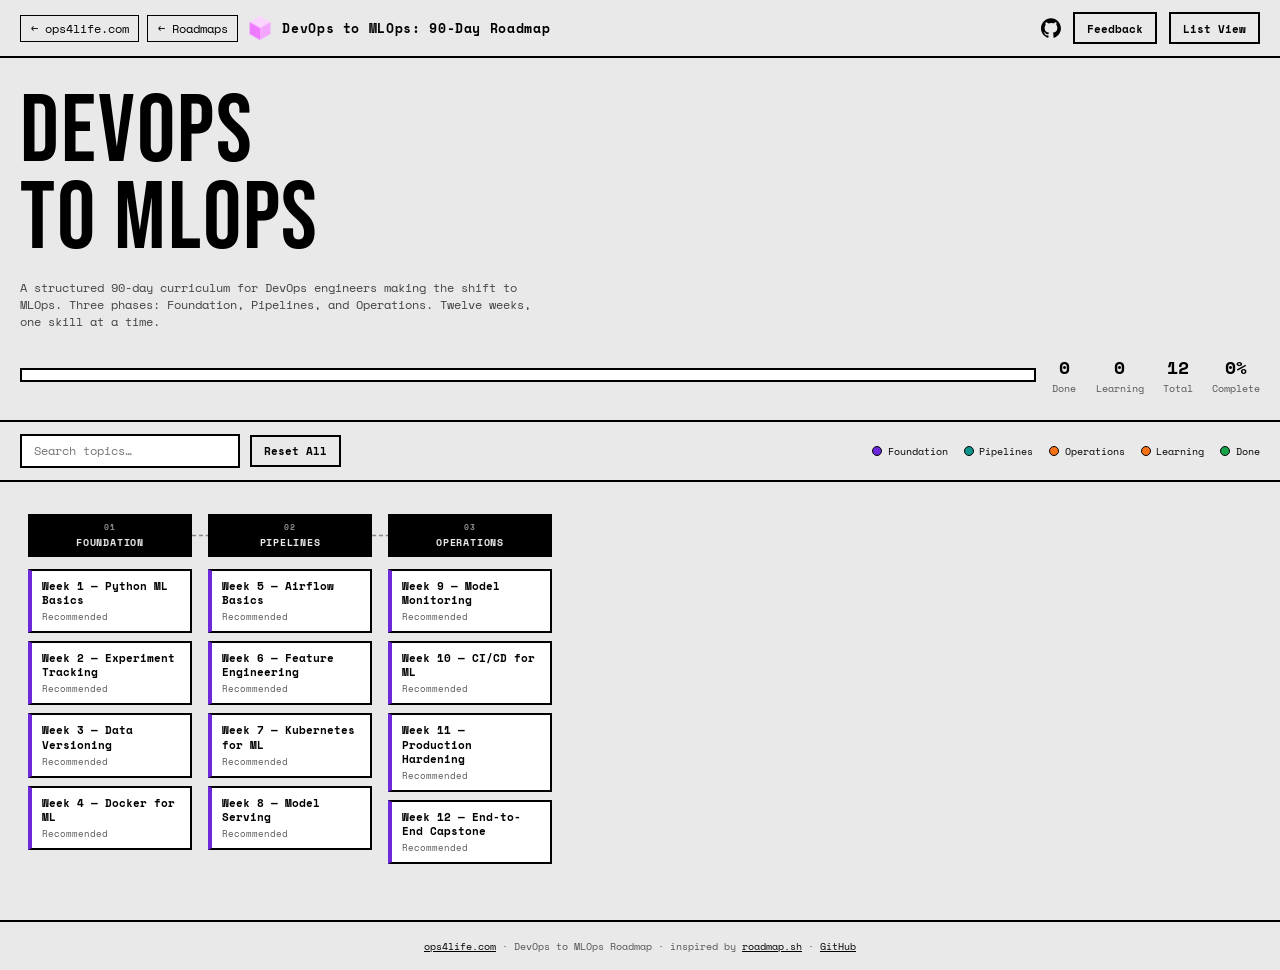
==== devops-to-mlops/index.html @ 62e28403 "feat: add DevOps-to-MLOps 90-day interactive roadmap - New devops-to-mlops/ roadmap with 3 phases (F" ====
<!doctype html>
<html lang="en">
  <head>
    <meta charset="UTF-8" />
    <meta name="viewport" content="width=device-width, initial-scale=1.0" />
    <title>DevOps to MLOps: 90-Day Roadmap — ops4life</title>
    <link rel="preconnect" href="https://fonts.googleapis.com" />
    <link rel="preconnect" href="https://fonts.gstatic.com" crossorigin />
    <link
      href="https://fonts.googleapis.com/css2?family=Space+Mono:ital,wght@0,400;0,700;1,400&family=Bebas+Neue&display=swap"
      rel="stylesheet"
    />
    <link rel="icon" href="../favicon.png" type="image/png" />
    <link rel="stylesheet" href="../shared/roadmap.css" />
    <style>
      :root { --accent: #16a34a; }
    </style>
  </head>
  <body>
    <!-- NAV -->
    <nav class="nav">
      <a href="https://ops4life.com" class="nav-back">← ops4life.com</a>
      <a href="/" class="nav-back">← Roadmaps</a>
      <img
        src="../favicon.png"
        alt=""
        style="width: 28px; height: 28px; display: block"
      />
      <span class="nav-title">DevOps to MLOps: 90-Day Roadmap</span>
      <span id="nav-view-toggle" style="margin-left: auto; display: flex; align-items: center; gap: 0.75rem">
        <a href="https://github.com/ops4life/roadmaps" target="_blank" rel="noopener" aria-label="GitHub" style="display: flex; align-items: center; color: inherit">
          <svg xmlns="http://www.w3.org/2000/svg" width="20" height="20" viewBox="0 0 98 96" aria-hidden="true">
            <path fill-rule="evenodd" clip-rule="evenodd" d="M48.854 0C21.839 0 0 22 0 49.217c0 21.756 13.993 40.172 33.405 46.69 2.427.49 3.316-1.059 3.316-2.362 0-1.141-.08-5.052-.08-9.127-13.59 2.934-16.42-5.867-16.42-5.867-2.184-5.704-5.42-7.17-5.42-7.17-4.448-3.015.324-3.015.324-3.015 4.934.326 7.523 5.052 7.523 5.052 4.367 7.496 11.404 5.378 14.235 4.074.404-3.178 1.699-5.378 3.074-6.6-10.839-1.141-22.243-5.378-22.243-24.283 0-5.378 1.94-9.778 5.014-13.2-.485-1.222-2.184-6.275.486-13.038 0 0 4.125-1.304 13.426 5.052a46.97 46.97 0 0 1 12.214-1.63c4.125 0 8.33.571 12.213 1.63 9.302-6.356 13.427-5.052 13.427-5.052 2.67 6.763.97 11.816.485 13.038 3.155 3.422 5.015 7.822 5.015 13.2 0 18.905-11.404 23.06-22.324 24.283 1.78 1.548 3.316 4.481 3.316 9.126 0 6.6-.08 11.897-.08 13.526 0 1.304.89 2.853 3.316 2.364 19.412-6.52 33.405-24.935 33.405-46.691C97.707 22 75.788 0 48.854 0z"/>
          </svg>
        </a>
        <button class="btn" id="toggle-view-btn" onclick="toggleView()">
          List View
        </button>
      </span>
    </nav>

    <!-- HERO -->
    <section class="hero">
      <div class="hero-heading">DevOps<br />to MLOps</div>
      <p class="hero-sub">
        A structured 90-day curriculum for DevOps engineers making the shift to
        MLOps. Three phases: Foundation, Pipelines, and Operations. Twelve weeks,
        one skill at a time.
      </p>
      <div class="progress-wrap">
        <div class="progress-bar-outer">
          <div class="progress-bar-inner" id="progress-bar"></div>
        </div>
        <div class="progress-stats">
          <div class="pstat">
            <span class="pstat-n" id="stat-done">0</span
            ><span class="pstat-l">Done</span>
          </div>
          <div class="pstat">
            <span class="pstat-n" id="stat-learning">0</span
            ><span class="pstat-l">Learning</span>
          </div>
          <div class="pstat">
            <span class="pstat-n" id="stat-total">0</span
            ><span class="pstat-l">Total</span>
          </div>
          <div class="pstat">
            <span class="pstat-n" id="stat-pct">0%</span
            ><span class="pstat-l">Complete</span>
          </div>
        </div>
      </div>
    </section>

    <!-- TOOLBAR -->
    <div class="toolbar">
      <div class="toolbar-row1">
        <input
          type="search"
          class="search-input"
          id="search-input"
          placeholder="Search topics…"
          oninput="handleSearch(this.value)"
        />
        <button class="btn" onclick="resetAll()">Reset All</button>
      </div>
      <div class="legend">
        <div class="legend-item">
          <div class="legend-dot ld-purple"></div>
          Foundation
        </div>
        <div class="legend-item">
          <div class="legend-dot ld-teal"></div>
          Pipelines
        </div>
        <div class="legend-item">
          <div class="legend-dot ld-orange"></div>
          Operations
        </div>
        <div class="legend-item">
          <div class="legend-dot ld-orange"></div>
          Learning
        </div>
        <div class="legend-item">
          <div class="legend-dot ld-green"></div>
          Done
        </div>
      </div>
    </div>

    <!-- ROADMAP CANVAS -->
    <div class="rm-canvas-wrap" id="canvas-wrap">
      <div class="rm-canvas" id="rm-canvas">
        <svg class="rm-connectors" id="rm-connectors"></svg>
        <!-- Columns injected by JS -->
      </div>
    </div>

    <!-- DETAIL PANEL -->
    <div
      class="detail-overlay"
      id="detail-overlay"
      onclick="closePanel()"
    ></div>
    <aside class="detail-panel" id="detail-panel">
      <div class="panel-header">
        <button class="panel-close" onclick="closePanel()" aria-label="Close">
          ✕
        </button>
        <div class="panel-title-wrap">
          <div class="panel-title" id="panel-title">—</div>
          <span class="panel-type-badge" id="panel-badge">—</span>
        </div>
      </div>
      <div class="panel-body">
        <div class="panel-section">
          <div class="panel-section-title">About</div>
          <p class="panel-desc" id="panel-desc"></p>
        </div>
        <div class="panel-section" id="panel-concepts-sec">
          <div class="panel-section-title">Key Concepts</div>
          <div class="chip-wrap" id="panel-concepts"></div>
        </div>
        <div class="panel-section" id="panel-tools-sec">
          <div class="panel-section-title">Tools</div>
          <div class="tools-list" id="panel-tools"></div>
        </div>
        <div class="panel-section" id="panel-resources-sec">
          <div class="panel-section-title">Resources</div>
          <div class="resources-list" id="panel-resources"></div>
        </div>
        <div class="panel-section" id="panel-tip-sec">
          <div class="panel-section-title">Tip</div>
          <div class="panel-tip" id="panel-tip"></div>
        </div>
      </div>
      <div class="panel-actions">
        <button
          class="btn-action"
          id="btn-learning"
          onclick="markStatus('learning')"
        >
          Mark Learning
        </button>
        <button class="btn-action" id="btn-done" onclick="markStatus('done')">
          Mark Done
        </button>
        <button class="btn-action reset-btn" onclick="markStatus(null)">
          Reset
        </button>
      </div>
    </aside>

    <!-- FOOTER -->
    <footer class="footer">
      <a href="https://ops4life.com">ops4life.com</a> · DevOps to MLOps Roadmap ·
      inspired by
      <a href="https://roadmap.sh" target="_blank" rel="noopener">roadmap.sh</a>
      · <a href="https://github.com/ops4life/roadmaps" target="_blank" rel="noopener">GitHub</a>
    </footer>

    <!-- Page-specific data -->
    <script>
      const STORAGE_KEY = "devops-to-mlops-progress";
      // ─── ROADMAP DATA ──────────────────────────────────────────────────────────
      const ROADMAP = [
        {
          id: "foundation",
          title: "Foundation",
          num: "01",
          items: [
            {
              id: "python-ml-basics",
              label: "Week 1 — Python ML Basics",
              type: "recommended",
              description:
                "Build the numeric and data manipulation skills that underpin every ML workflow. NumPy, pandas, and scikit-learn are the foundation everything else sits on.",
              concepts: [
                "NumPy arrays and broadcasting",
                "pandas DataFrames and Series",
                "scikit-learn pipelines",
                "matplotlib visualisations",
                "Train/test splitting",
                "Jupyter notebooks",
              ],
              tools: ["Python 3", "numpy", "pandas", "scikit-learn", "matplotlib", "Jupyter"],
              resources: [
                { label: "scikit-learn User Guide", url: "https://scikit-learn.org/stable/user_guide.html" },
                { label: "pandas Getting Started", url: "https://pandas.pydata.org/docs/getting_started/" },
              ],
              tip: "Don't skip pandas — 80% of real MLOps work is data wrangling, not model training.",
            },
            {
              id: "mlflow-tracking",
              label: "Week 2 — Experiment Tracking",
              type: "recommended",
              description:
                "MLflow tracks parameters, metrics, and model artifacts so you can compare runs, reproduce results, and promote the best model to production.",
              concepts: [
                "Run tracking",
                "Parameters vs metrics",
                "Artifact store",
                "Model registry",
                "Experiment comparison",
                "Model versioning and staging",
              ],
              tools: ["MLflow", "mlflow.sklearn", "MLflow UI", "mlflow.log_model"],
              resources: [
                { label: "MLflow Quickstart", url: "https://mlflow.org/docs/latest/getting-started/" },
                { label: "MLflow Tracking Guide", url: "https://mlflow.org/docs/latest/tracking.html" },
              ],
              tip: "Start logging from your first experiment — retrofitting tracking onto existing code is much harder than adding it from the start.",
            },
            {
              id: "dvc-versioning",
              label: "Week 3 — Data Versioning",
              type: "recommended",
              description:
                "DVC versions datasets and pipeline stages alongside your code, so you can reproduce any past training run and track how data changes affect model performance.",
              concepts: [
                "Data versioning",
                "Pipeline stages (dvc.yaml)",
                "DAG-based pipelines",
                "Remote storage (S3/GCS)",
                "dvc repro",
                "Experiment comparison",
              ],
              tools: ["DVC", "dvc remote", "S3 / GCS", "Git + DVC integration"],
              resources: [
                { label: "DVC Get Started", url: "https://dvc.org/doc/start" },
                { label: "DVC Pipelines", url: "https://dvc.org/doc/user-guide/pipelines" },
              ],
              tip: "Treat your training data like code — every experiment should reference a specific, reproducible version of the dataset.",
            },
            {
              id: "docker-for-ml",
              label: "Week 4 — Docker for ML",
              type: "recommended",
              description:
                "Package your training environment into a container so it runs identically on your laptop, a cloud VM, or a Kubernetes cluster. The foundation for reproducible ML at scale.",
              concepts: [
                "Dockerfile layers",
                "CUDA base images",
                "Multi-stage builds",
                "Volume mounts",
                "Environment variables",
                "Container registries",
              ],
              tools: ["Docker", "NVIDIA Container Toolkit", "Docker Hub", "GitHub Container Registry"],
              resources: [
                { label: "Docker Docs", url: "https://docs.docker.com/" },
                { label: "NVIDIA CUDA Docker Guide", url: "https://docs.nvidia.com/datacenter/cloud-native/container-toolkit/overview.html" },
              ],
              tip: "Pin all library versions in your Dockerfile — 'it works on my machine' disappears when the image is reproducible.",
            },
          ],
        },
        {
          id: "pipelines",
          title: "Pipelines",
          num: "02",
          items: [
            {
              id: "airflow-basics",
              label: "Week 5 — Airflow Basics",
              type: "recommended",
              description:
                "Airflow orchestrates multi-step data and ML workflows as DAGs. Master DAGs, operators, and scheduling before you build production pipelines.",
              concepts: [
                "DAGs",
                "PythonOperator and BashOperator",
                "Task dependencies (>>)",
                "XCom for inter-task data",
                "Scheduling and cron expressions",
                "Backfill and catchup",
              ],
              tools: ["Apache Airflow", "Airflow UI", "LocalExecutor", "CeleryExecutor"],
              resources: [
                { label: "Airflow Concepts", url: "https://airflow.apache.org/docs/apache-airflow/stable/core-concepts/" },
                { label: "Airflow DAG Tutorial", url: "https://airflow.apache.org/docs/apache-airflow/stable/tutorial/fundamentals.html" },
              ],
              tip: "Keep tasks atomic and idempotent — a task that can be safely re-run without side effects makes debugging production failures much easier.",
            },
            {
              id: "feature-engineering",
              label: "Week 6 — Feature Engineering",
              type: "recommended",
              description:
                "Raw data is never ML-ready. Build reusable feature transforms and add schema validation to catch data issues before they silently degrade your model.",
              concepts: [
                "Feature scaling and normalisation",
                "Encoding categorical variables",
                "Temporal splits (no data leakage)",
                "Schema validation",
                "Data contracts",
                "Missing value strategies",
              ],
              tools: ["pandas", "scikit-learn transformers", "pandera", "Great Expectations"],
              resources: [
                { label: "scikit-learn Preprocessing", url: "https://scikit-learn.org/stable/modules/preprocessing.html" },
                { label: "pandera Docs", url: "https://pandera.readthedocs.io/" },
              ],
              tip: "Validate data at pipeline boundaries — catch schema violations the moment bad data enters, not when the model starts returning garbage predictions.",
            },
            {
              id: "kubernetes-ml",
              label: "Week 7 — Kubernetes for ML",
              type: "recommended",
              description:
                "Kubernetes manages the compute infrastructure that runs training jobs, feature pipelines, and model servers at scale. Learn resource management, GPU scheduling, and ML-specific workload patterns.",
              concepts: [
                "Pods and Jobs",
                "Resource quotas and limits",
                "GPU node taints and tolerations",
                "PersistentVolumes for datasets",
                "Namespaces and RBAC",
                "ConfigMaps and Secrets",
              ],
              tools: ["kubectl", "Helm", "NVIDIA GPU Operator", "Kubernetes Jobs"],
              resources: [
                { label: "Kubernetes Documentation", url: "https://kubernetes.io/docs/home/" },
                { label: "NVIDIA GPU Operator", url: "https://docs.nvidia.com/datacenter/cloud-native/gpu-operator/overview.html" },
              ],
              tip: "Use resource limits and requests on every training Job — an unconstrained job that OOM-kills your node will take down other workloads with it.",
            },
            {
              id: "kserve-serving",
              label: "Week 8 — Model Serving",
              type: "recommended",
              description:
                "KServe provides a Kubernetes-native interface for deploying models from MLflow, sklearn, PyTorch, and other frameworks with autoscaling and canary rollouts built in.",
              concepts: [
                "InferenceService",
                "Serving runtimes",
                "Autoscaling to zero",
                "Canary deployments",
                "Transformer and Explainer components",
                "gRPC vs REST endpoints",
              ],
              tools: ["KServe", "Istio", "Knative", "MLflow model registry integration"],
              resources: [
                { label: "KServe Documentation", url: "https://kserve.github.io/website/" },
                { label: "KServe Model Serving Examples", url: "https://kserve.github.io/website/latest/modelserving/v1beta1/sklearn/v2/" },
              ],
              tip: "Test with RawDeployment mode first — no Knative dependency, much simpler local debugging before you add autoscaling complexity.",
            },
          ],
        },
        {
          id: "operations",
          title: "Operations",
          num: "03",
          items: [
            {
              id: "model-monitoring",
              label: "Week 9 — Model Monitoring",
              type: "recommended",
              description:
                "Models degrade silently when input distributions shift. Evidently AI generates automated reports comparing training data to production data, surfacing drift before it becomes an incident.",
              concepts: [
                "Data drift",
                "Feature drift and target drift",
                "PSI vs KS statistical tests",
                "Evidently reports",
                "Monitoring dashboards",
                "Alerting thresholds",
              ],
              tools: ["Evidently AI", "Grafana", "Prometheus", "pandas"],
              resources: [
                { label: "Evidently AI Docs", url: "https://docs.evidentlyai.com/" },
                { label: "Evidently Quickstart", url: "https://docs.evidentlyai.com/get-started/tutorial" },
              ],
              tip: "Set a drift alert threshold before deployment, not after — deciding what 'normal' looks like is much easier when you can compare to stable training data.",
            },
            {
              id: "cicd-ml",
              label: "Week 10 — CI/CD for ML",
              type: "recommended",
              description:
                "Automate the full cycle: test code changes, retrain on new data, evaluate model quality, and deploy — all triggered by a git push or data update.",
              concepts: [
                "GitHub Actions workflows",
                "Model evaluation gates",
                "CML for ML metrics in PRs",
                "Automated retraining triggers",
                "Model promotion criteria",
                "Rollback automation",
              ],
              tools: ["GitHub Actions", "CML (Continuous Machine Learning)", "DVC Pipelines", "MLflow model registry"],
              resources: [
                { label: "GitHub Actions Docs", url: "https://docs.github.com/en/actions" },
                { label: "CML by Iterative", url: "https://cml.dev/" },
              ],
              tip: "Add a model quality gate to your CI pipeline — reject any model that doesn't beat the current production baseline before it can be promoted.",
            },
            {
              id: "production-hardening",
              label: "Week 11 — Production Hardening",
              type: "recommended",
              description:
                "A model that works in testing can still fail in production. Practice canary deployments, rollback procedures, and SLO definition to build resilience into your ML system.",
              concepts: [
                "Canary deployments",
                "Blue/green deployments",
                "Model rollback procedures",
                "SLOs and SLAs",
                "Latency budgets",
                "Incident response runbooks",
              ],
              tools: ["KServe canary routing", "Prometheus SLO rules", "PagerDuty", "Grafana alerting"],
              resources: [
                { label: "Google SRE Book", url: "https://sre.google/sre-book/table-of-contents/" },
                { label: "KServe Canary Guide", url: "https://kserve.github.io/website/latest/modelserving/v1beta1/canary/" },
              ],
              tip: "Document your rollback procedure before you go to production — when a model misbehaves at 3am, you want the runbook written and tested in advance.",
            },
            {
              id: "capstone",
              label: "Week 12 — End-to-End Capstone",
              type: "recommended",
              description:
                "Build a complete MLOps system for a real problem: ingest data with Airflow, version it with DVC, train and track with MLflow, serve with KServe, and monitor with Evidently. Everything connected end-to-end.",
              concepts: [
                "End-to-end pipeline design",
                "System integration",
                "Observability and alerting",
                "Documentation",
                "Production readiness checklist",
                "Retrospective review",
              ],
              tools: ["All tools from weeks 1–11"],
              resources: [
                { label: "LearnMLOps Guides", url: "https://learnmlops.ops4life.com" },
                { label: "mlops-get-started Notebooks", url: "https://github.com/ops4life/mlops-get-started" },
              ],
              tip: "Pick a small, real problem — predicting something meaningful about your own data is far more motivating than another iris classifier.",
            },
          ],
        },
      ];
    </script>
    <script src="../shared/roadmap.js"></script>
  </body>
</html>
---- shared/roadmap.css ----
*,
*::before,
*::after {
  box-sizing: border-box;
  margin: 0;
  padding: 0;
}

:root {
  --bg: #e9e9e9;
  --border: #000;
  --purple: #6d28d9;
  --teal: #0d9488;
  --orange: #f97316;
  --green: #16a34a;
  --done-bg: #dcfce7;
  --learning-bg: #fff7ed;
  --node-border: 2px solid #000;
  --panel-w: 380px;
  --accent: var(--purple);
}

body {
  font-family: "Space Mono", monospace;
  background: var(--bg);
  color: #000;
  min-height: 100vh;
  overflow-x: hidden;
}

/* NAV */
.nav {
  display: flex;
  align-items: center;
  gap: 1rem;
  padding: 0.75rem 1.25rem;
  border-bottom: 2px solid var(--border);
  background: var(--bg);
  position: sticky;
  top: 0;
  z-index: 100;
  flex-wrap: wrap;
  gap: 0.5rem;
}
.nav-back {
  font-size: 0.75rem;
  color: #000;
  text-decoration: none;
  border: 1px solid #000;
  padding: 0.25rem 0.6rem;
  transition: background 0.15s;
}
.nav-back:hover {
  background: #000;
  color: var(--bg);
}
.nav-title {
  font-size: 0.8rem;
  font-weight: 700;
  letter-spacing: 0.05em;
  flex: 1;
  min-width: 0;
}

/* HERO */
.hero {
  border-bottom: 2px solid var(--border);
  padding: 2rem 1.25rem 1.5rem;
}
.hero-heading {
  font-family: "Bebas Neue", sans-serif;
  font-size: clamp(3rem, 8vw, 6rem);
  line-height: 0.9;
  letter-spacing: 0.02em;
  margin-bottom: 1rem;
}
.hero-sub {
  font-size: 0.75rem;
  color: #444;
  margin-bottom: 1.5rem;
  max-width: 520px;
}
.progress-wrap {
  display: flex;
  align-items: center;
  gap: 1rem;
  flex-wrap: wrap;
}
.progress-bar-outer {
  flex: 1;
  min-width: 160px;
  height: 14px;
  border: 2px solid #000;
  background: #fff;
  position: relative;
  overflow: hidden;
}
.progress-bar-inner {
  height: 100%;
  background: var(--accent);
  transition: width 0.4s ease;
  width: 0%;
}
.progress-stats {
  font-size: 0.7rem;
  display: flex;
  gap: 1.2rem;
  flex-wrap: wrap;
}
.pstat {
  display: flex;
  flex-direction: column;
  align-items: center;
}
.pstat-n {
  font-weight: 700;
  font-size: 1.1rem;
}
.pstat-l {
  font-size: 0.65rem;
  color: #555;
}

/* TOOLBAR */
.toolbar {
  display: flex;
  align-items: center;
  gap: 0.75rem;
  padding: 0.75rem 1.25rem;
  border-bottom: 2px solid var(--border);
  flex-wrap: wrap;
}
.search-input {
  font-family: "Space Mono", monospace;
  font-size: 0.75rem;
  border: 2px solid #000;
  background: #fff;
  padding: 0.4rem 0.75rem;
  outline: none;
  width: 220px;
}
.search-input:focus {
  background: #f5f5f5;
}
.btn {
  font-family: "Space Mono", monospace;
  font-size: 0.7rem;
  font-weight: 700;
  border: 2px solid #000;
  background: var(--bg);
  padding: 0.35rem 0.75rem;
  cursor: pointer;
  transition: background 0.15s;
  white-space: nowrap;
}
.btn:hover {
  background: #000;
  color: var(--bg);
}
.btn.active {
  background: #000;
  color: var(--bg);
}
.legend {
  display: flex;
  align-items: center;
  gap: 1rem;
  margin-left: auto;
  flex-wrap: wrap;
}
.legend-item {
  display: flex;
  align-items: center;
  gap: 0.35rem;
  font-size: 0.65rem;
}
.legend-dot {
  width: 10px;
  height: 10px;
  border: 1.5px solid #000;
  border-radius: 50%;
}
.ld-purple {
  background: var(--purple);
}
.ld-teal {
  background: var(--teal);
}
.ld-orange {
  background: var(--orange);
}
.ld-green {
  background: var(--green);
}

/* CANVAS */
.rm-canvas-wrap {
  position: relative;
  overflow-x: auto;
  overflow-y: visible;
  padding: 2rem 1.25rem 3rem;
}
.rm-canvas {
  display: flex;
  gap: 0;
  min-width: max-content;
  position: relative;
}
svg.rm-connectors {
  position: absolute;
  top: 0;
  left: 0;
  width: 100%;
  height: 100%;
  pointer-events: none;
  overflow: visible;
}
svg.rm-connectors path {
  fill: none;
  stroke: #888;
  stroke-width: 1.5;
  stroke-dasharray: 4 3;
}

/* COLUMN */
.rm-column {
  display: flex;
  flex-direction: column;
  align-items: center;
  width: 180px;
  min-width: 180px;
  padding: 0 0.5rem;
  position: relative;
}
.rm-col-header {
  font-size: 0.6rem;
  font-weight: 700;
  text-transform: uppercase;
  letter-spacing: 0.08em;
  background: #000;
  color: var(--bg);
  padding: 0.35rem 0.6rem;
  width: 100%;
  text-align: center;
  margin-bottom: 0.75rem;
  border: 2px solid #000;
}
.rm-col-num {
  font-size: 0.5rem;
  opacity: 0.6;
  display: block;
  margin-bottom: 0.1rem;
}

/* NODE */
.rm-node {
  width: 100%;
  border: var(--node-border);
  background: #fff;
  padding: 0.5rem 0.6rem;
  margin-bottom: 0.5rem;
  cursor: pointer;
  transition:
    transform 0.12s,
    box-shadow 0.12s,
    opacity 0.2s;
  position: relative;
}
.rm-node:hover {
  transform: translate(-2px, -2px);
  box-shadow: 4px 4px 0 #000;
}
.rm-node.recommended {
  border-left: 4px solid var(--purple);
}
.rm-node.alt {
  border-left: 4px solid var(--teal);
}
.rm-node.status-learning {
  background: var(--learning-bg);
}
.rm-node.status-done {
  background: var(--done-bg);
}
.rm-node.faded {
  opacity: 0.2;
  pointer-events: none;
}
.rm-node-label {
  font-size: 0.68rem;
  font-weight: 700;
  line-height: 1.3;
  display: flex;
  align-items: center;
  gap: 0.35rem;
}
.rm-node-label .status-dot {
  width: 7px;
  height: 7px;
  border-radius: 50%;
  flex-shrink: 0;
}
.status-dot.learning {
  background: var(--orange);
}
.status-dot.done {
  background: var(--green);
}
.rm-node-sub {
  font-size: 0.58rem;
  color: #555;
  margin-top: 0.2rem;
}

/* DETAIL PANEL */
.detail-overlay {
  display: none;
  position: fixed;
  inset: 0;
  background: rgba(0, 0, 0, 0.25);
  z-index: 200;
}
.detail-overlay.open {
  display: block;
}
.detail-panel {
  position: fixed;
  top: 0;
  right: 0;
  width: var(--panel-w);
  height: 100vh;
  background: var(--bg);
  border-left: 2px solid #000;
  transform: translateX(100%);
  transition: transform 0.25s ease;
  z-index: 201;
  display: flex;
  flex-direction: column;
  overflow: hidden;
}
.detail-panel.open {
  transform: translateX(0);
}
.panel-header {
  padding: 1rem;
  border-bottom: 2px solid #000;
  display: flex;
  align-items: flex-start;
  gap: 0.75rem;
}
.panel-close {
  font-family: "Space Mono", monospace;
  font-size: 1rem;
  font-weight: 700;
  border: 2px solid #000;
  background: none;
  cursor: pointer;
  width: 32px;
  height: 32px;
  display: flex;
  align-items: center;
  justify-content: center;
  flex-shrink: 0;
}
.panel-close:hover {
  background: #000;
  color: var(--bg);
}
.panel-title-wrap {
  flex: 1;
}
.panel-title {
  font-size: 1rem;
  font-weight: 700;
  line-height: 1.3;
}
.panel-type-badge {
  font-size: 0.6rem;
  padding: 0.15rem 0.4rem;
  border: 1px solid #000;
  display: inline-block;
  margin-top: 0.3rem;
}
.type-recommended {
  border-color: var(--accent);
  color: var(--accent);
}
.type-alt {
  border-color: var(--teal);
  color: var(--teal);
}
.panel-body {
  flex: 1;
  overflow-y: auto;
  padding: 1rem;
}
.panel-section {
  margin-bottom: 1.25rem;
}
.panel-section-title {
  font-size: 0.6rem;
  font-weight: 700;
  text-transform: uppercase;
  letter-spacing: 0.1em;
  border-bottom: 1px solid #000;
  padding-bottom: 0.3rem;
  margin-bottom: 0.6rem;
}
.panel-desc {
  font-size: 0.72rem;
  line-height: 1.6;
  color: #222;
}
.chip-wrap {
  display: flex;
  flex-wrap: wrap;
  gap: 0.35rem;
}
.chip {
  font-size: 0.6rem;
  border: 1px solid #000;
  padding: 0.2rem 0.5rem;
  background: #fff;
}
a.chip {
  color: inherit;
  text-decoration: none;
}
a.chip:hover {
  background: #000;
  color: #e9e9e9;
}
.tools-list {
  display: flex;
  flex-direction: column;
  gap: 0.3rem;
}
.tool-item {
  font-size: 0.68rem;
  display: flex;
  align-items: center;
  gap: 0.4rem;
}
.tool-item a {
  color: var(--accent);
  text-decoration: none;
}
.tool-item::before {
  content: "▸";
  opacity: 0.5;
}
.resources-list {
  display: flex;
  flex-direction: column;
  gap: 0.4rem;
}
.res-item {
  font-size: 0.65rem;
  color: var(--accent);
  text-decoration: none;
  display: inline-block;
  width: fit-content;
}
.res-item:hover {
  color: #000;
}
.panel-tip {
  font-size: 0.65rem;
  font-style: italic;
  color: #555;
  background: #fff;
  border: 1px dashed #000;
  padding: 0.5rem 0.6rem;
  line-height: 1.5;
}
.panel-actions {
  padding: 1rem;
  border-top: 2px solid #000;
  display: flex;
  gap: 0.5rem;
  flex-wrap: wrap;
}
.btn-action {
  font-family: "Space Mono", monospace;
  font-size: 0.65rem;
  font-weight: 700;
  border: 2px solid #000;
  background: var(--bg);
  padding: 0.4rem 0.75rem;
  cursor: pointer;
  flex: 1;
  text-align: center;
}
.btn-action:hover {
  background: #000;
  color: var(--bg);
}
.btn-action.learning-active {
  background: var(--orange);
  border-color: var(--orange);
  color: #fff;
}
.btn-action.done-active {
  background: var(--green);
  border-color: var(--green);
  color: #fff;
}
.btn-action.reset-btn {
  flex: none;
  border-style: dashed;
}

/* LIST VIEW (mobile accordion) */
.rm-canvas.list-view {
  flex-direction: column;
  min-width: unset;
}
.rm-canvas.list-view .rm-column {
  width: 100%;
  min-width: unset;
}
.rm-canvas.list-view .rm-connectors {
  display: none;
}

/* FOOTER */
.footer {
  border-top: 2px solid #000;
  padding: 1rem 1.25rem;
  font-size: 0.65rem;
  color: #555;
  text-align: center;
}
.footer a {
  color: #000;
}

@media (max-width: 640px) {
  .detail-panel {
    width: 100%;
    top: auto;
    bottom: 0;
    height: 75vh;
    border-left: none;
    border-top: 2px solid #000;
    transform: translateY(100%);
  }
  .detail-panel.open {
    transform: translateY(0);
  }
  .legend {
    margin-left: 0;
  }
  .search-input {
    width: 100%;
  }
}

@media (max-width: 640px) {
  .toolbar {
    flex-direction: column;
    align-items: stretch;
  }
  .toolbar-row1 {
    display: flex;
    gap: 0.75rem;
  }
  .search-input {
    flex: 1;
    width: auto;
  }
  .legend {
    margin-left: 0;
    justify-content: flex-start;
  }
}

@media (max-width: 768px) {
  .rm-node {
    padding: 0.75rem 0.8rem;
    margin-bottom: 0.65rem;
  }
  .rm-node-label {
    font-size: 0.75rem;
  }
}

@media (max-width: 640px) {
  .rm-canvas-wrap {
    padding: 1rem 0.75rem 2rem;
  }
}

.rm-canvas.list-view .rm-column {
  padding: 0;
  margin-bottom: 1rem;
}
.rm-canvas.list-view .rm-col-header {
  margin-bottom: 0.5rem;
}

@media (max-width: 640px) {
  .detail-panel {
    height: 85vh;
  }
}

/* SDLC SECTION */
.sdlc-section {
  border-bottom: 2px solid var(--border);
  padding: 2rem 1.25rem 1.5rem;
  background: #e9e9e9;
}
.sdlc-header {
  display: flex;
  align-items: center;
  justify-content: space-between;
  flex-wrap: wrap;
  gap: 0.75rem;
  margin-bottom: 1.5rem;
}
.sdlc-title {
  font-size: 0.7rem;
  font-weight: 700;
  letter-spacing: 0.08em;
  text-transform: uppercase;
}
.sdlc-subtitle {
  font-size: 0.65rem;
  color: #555;
  margin-top: 0.2rem;
}
.sdlc-diagram-wrap {
  width: 100%;
  max-width: 800px;
  position: relative;
}
#sdlc-canvas {
  display: block;
  width: 100%;
  height: auto;
}
#sdlc-labels {
  position: absolute;
  top: 0;
  left: 0;
  width: 100%;
  height: 100%;
  pointer-events: none;
}
.sdlc-label {
  position: absolute;
  transform: translate(-50%, -50%);
  text-align: center;
  font-family: "Space Mono", monospace;
  line-height: 1.3;
  opacity: 0;
  transition: opacity 0.4s ease;
}
.sdlc-label.visible {
  opacity: 1;
}
.sdlc-label-name {
  display: block;
  font-weight: 700;
  color: #111;
  text-transform: uppercase;
  letter-spacing: 0.04em;
}
.sdlc-label-tool {
  display: block;
  color: #555;
  letter-spacing: 0.02em;
  opacity: 0;
  transition: opacity 0.4s ease;
}
.devops-mode .sdlc-label-tool {
  opacity: 1;
}
.sdlc-label-auto {
  display: inline-block;
  color: #7c3aed;
  opacity: 0;
  transition: opacity 0.4s 0.15s ease;
}
.devops-mode .sdlc-label-auto {
  opacity: 1;
}
@media (max-width: 640px) {
  .sdlc-section {
    padding: 1rem 0.75rem 1.25rem;
  }
}

/* ── Feedback ───────────────────────────────────── */

.feedback-overlay {
  display: none;
  position: fixed;
  inset: 0;
  background: rgba(0,0,0,.45);
  z-index: 1000;
  align-items: center;
  justify-content: center;
}
.feedback-overlay.open { display: flex; }

.feedback-modal {
  background: #e9e9e9;
  border: 2px solid #000;
  width: min(480px, 92vw);
  padding: 1.5rem;
  font-family: "Space Mono", monospace;
}
.feedback-modal-header {
  display: flex;
  align-items: baseline;
  justify-content: space-between;
  margin-bottom: 0.35rem;
}
.feedback-modal-title {
  font-size: 1.1rem;
  font-weight: 700;
  text-transform: uppercase;
  letter-spacing: 0.06em;
}
.feedback-modal-sub {
  font-size: 0.68rem;
  color: #555;
  margin-bottom: 1rem;
}
.feedback-close {
  background: none;
  border: none;
  font-size: 1.2rem;
  cursor: pointer;
  line-height: 1;
  padding: 0;
}
.feedback-grid {
  display: grid;
  grid-template-columns: repeat(2, 1fr);
  gap: 0.65rem;
}
.feedback-card {
  display: block;
  text-decoration: none;
  background: #fff;
  border: 2px solid #000;
  color: #000;
  padding: 0.75rem;
  transition: transform .12s, box-shadow .12s;
}
.feedback-card:hover {
  transform: translate(-2px, -2px);
  box-shadow: 4px 4px 0 #000;
  text-decoration: none;
  color: #000;
}
.feedback-card-icon { font-size: 1.25rem; display: block; margin-bottom: 0.3rem; }
.feedback-card-label { font-size: 0.72rem; font-weight: 700; text-transform: uppercase; letter-spacing: 0.06em; }
.feedback-card-sub { font-size: 0.65rem; color: #555; margin-top: 0.15rem; }
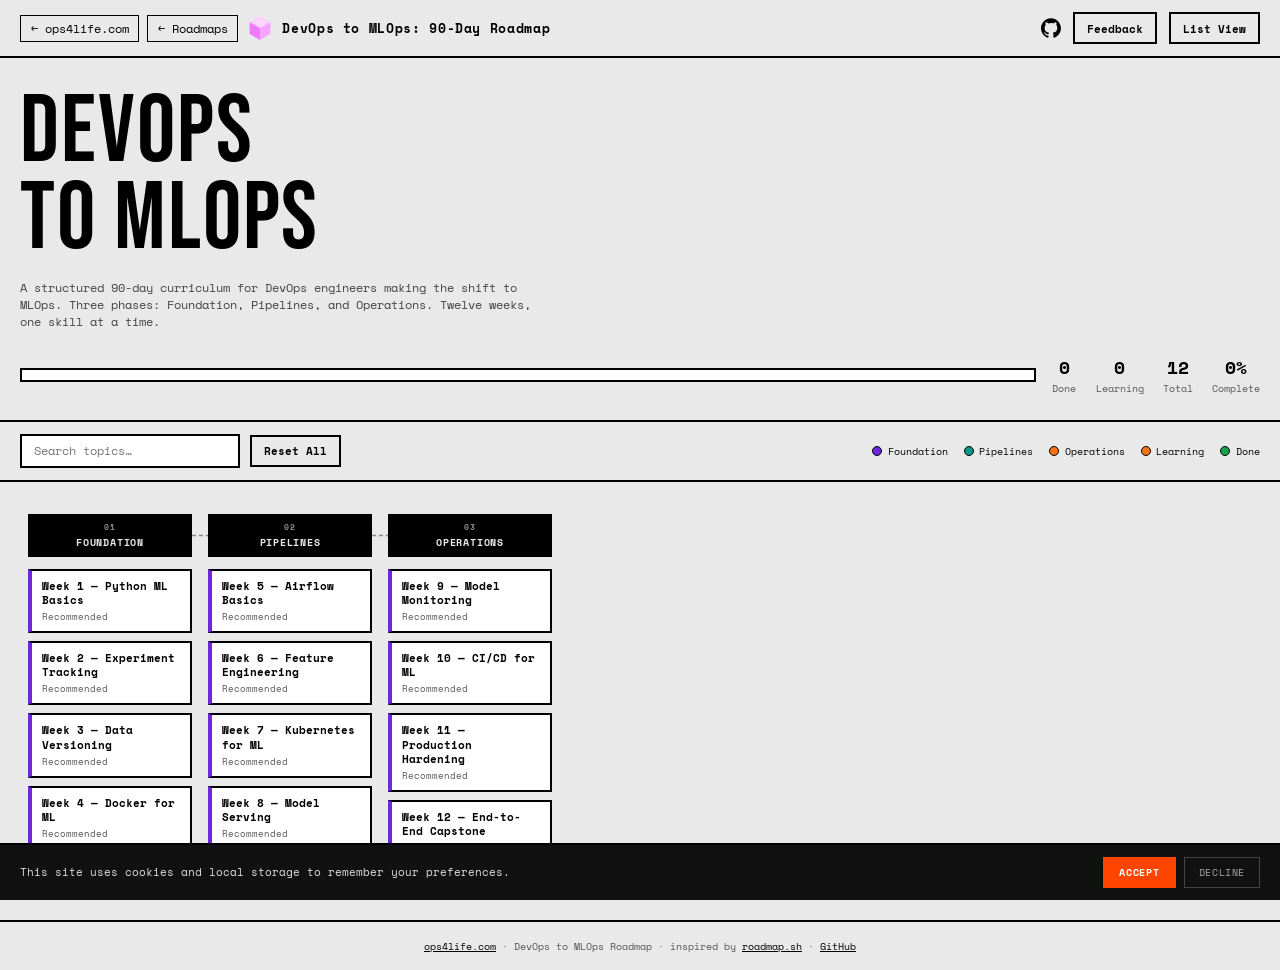
==== commit c1aaa197: "feat(roadmap): add cookie consent banner to all pages" ====
--- a/devops-to-mlops/index.html
+++ b/devops-to-mlops/index.html
@@ -460,5 +460,21 @@
       ];
     </script>
     <script src="../shared/roadmap.js"></script>
+    <!-- COOKIE CONSENT -->
+    <div id="cookie-banner" style="display:none;position:fixed;bottom:0;left:0;right:0;z-index:9999;background:#111;color:#e0e0e0;border-top:2px solid #000;padding:12px 20px;align-items:center;gap:12px;flex-wrap:wrap;font-family:'Space Mono','Courier New',monospace;font-size:11px;line-height:1.5;">
+      <span style="flex:1;min-width:200px;">This site uses cookies and local storage to remember your preferences.</span>
+      <div style="display:flex;gap:8px;flex-shrink:0;">
+        <button id="cookie-accept" style="background:#ff4400;color:#fff;border:none;padding:7px 16px;cursor:pointer;font-family:inherit;font-size:10px;font-weight:700;letter-spacing:0.08em;text-transform:uppercase;">Accept</button>
+        <button id="cookie-decline" style="background:transparent;color:#aaa;border:1px solid #444;padding:7px 14px;cursor:pointer;font-family:inherit;font-size:10px;letter-spacing:0.06em;text-transform:uppercase;">Decline</button>
+      </div>
+    </div>
+    <script>
+    (function(){
+      var b=document.getElementById('cookie-banner');
+      if(!localStorage.getItem('cookie-consent')){b.style.display='flex';}
+      document.getElementById('cookie-accept').onclick=function(){localStorage.setItem('cookie-consent','accepted');b.style.display='none';};
+      document.getElementById('cookie-decline').onclick=function(){localStorage.setItem('cookie-consent','declined');b.style.display='none';};
+    })();
+    </script>
   </body>
 </html>
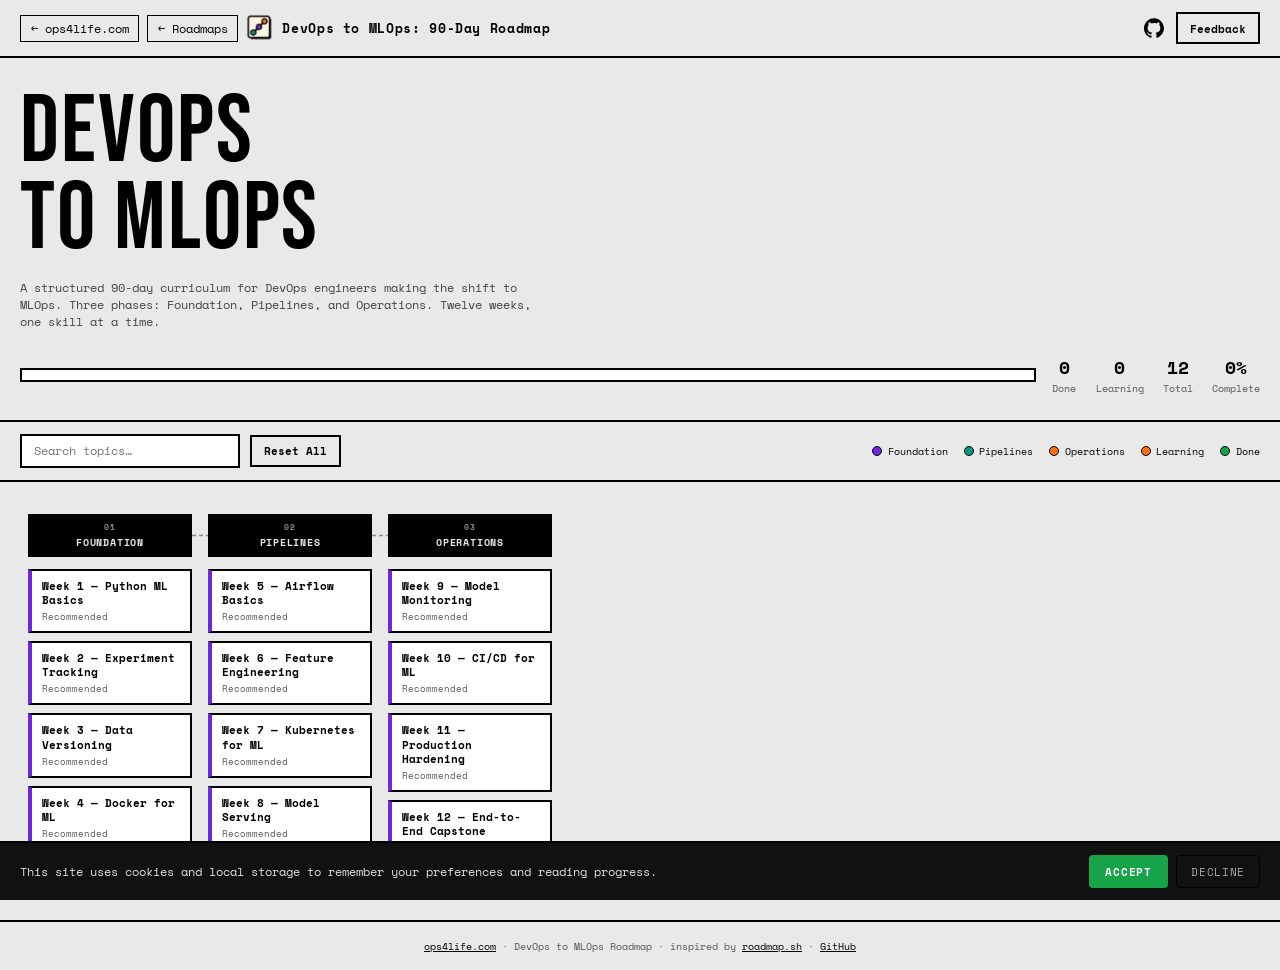
==== commit 250aee61: "style(favicon): redesign favicon to neobrutalist roadmap path" ====
--- a/devops-to-mlops/index.html
+++ b/devops-to-mlops/index.html
@@ -10,6 +10,7 @@
       href="https://fonts.googleapis.com/css2?family=Space+Mono:ital,wght@0,400;0,700;1,400&family=Bebas+Neue&display=swap"
       rel="stylesheet"
     />
+    <link rel="icon" href="../favicon.svg" type="image/svg+xml" />
     <link rel="icon" href="../favicon.png" type="image/png" />
     <link rel="stylesheet" href="../shared/roadmap.css" />
     <style>
--- a/shared/roadmap.css
+++ b/shared/roadmap.css
@@ -32,7 +32,7 @@
 .nav {
   display: flex;
   align-items: center;
-  gap: 1rem;
+  gap: 0.5rem;
   padding: 0.75rem 1.25rem;
   border-bottom: 2px solid var(--border);
   background: var(--bg);
@@ -40,7 +40,6 @@
   top: 0;
   z-index: 100;
   flex-wrap: wrap;
-  gap: 0.5rem;
 }
 .nav-back {
   font-size: 0.75rem;
@@ -510,6 +509,13 @@
   border-style: dashed;
 }
 
+/* Hide list/grid toggle on desktop — list view is mobile-only */
+@media (min-width: 769px) {
+  #toggle-view-btn {
+    display: none !important;
+  }
+}
+
 /* LIST VIEW (mobile accordion) */
 .rm-canvas.list-view {
   flex-direction: column;
@@ -536,6 +542,25 @@
 }
 
 @media (max-width: 640px) {
+  /* Nav: hide decorative logo, push title+actions to second row */
+  .nav img {
+    display: none !important;
+  }
+  .nav-title {
+    order: 3;
+    white-space: nowrap;
+    overflow: hidden;
+    text-overflow: ellipsis;
+  }
+  #nav-view-toggle {
+    margin-left: 0 !important;
+    order: 4;
+  }
+  /* GitHub icon duplicated in footer — hide from nav on mobile */
+  #nav-view-toggle > a[aria-label="GitHub"] {
+    display: none !important;
+  }
+
   .detail-panel {
     width: 100%;
     top: auto;
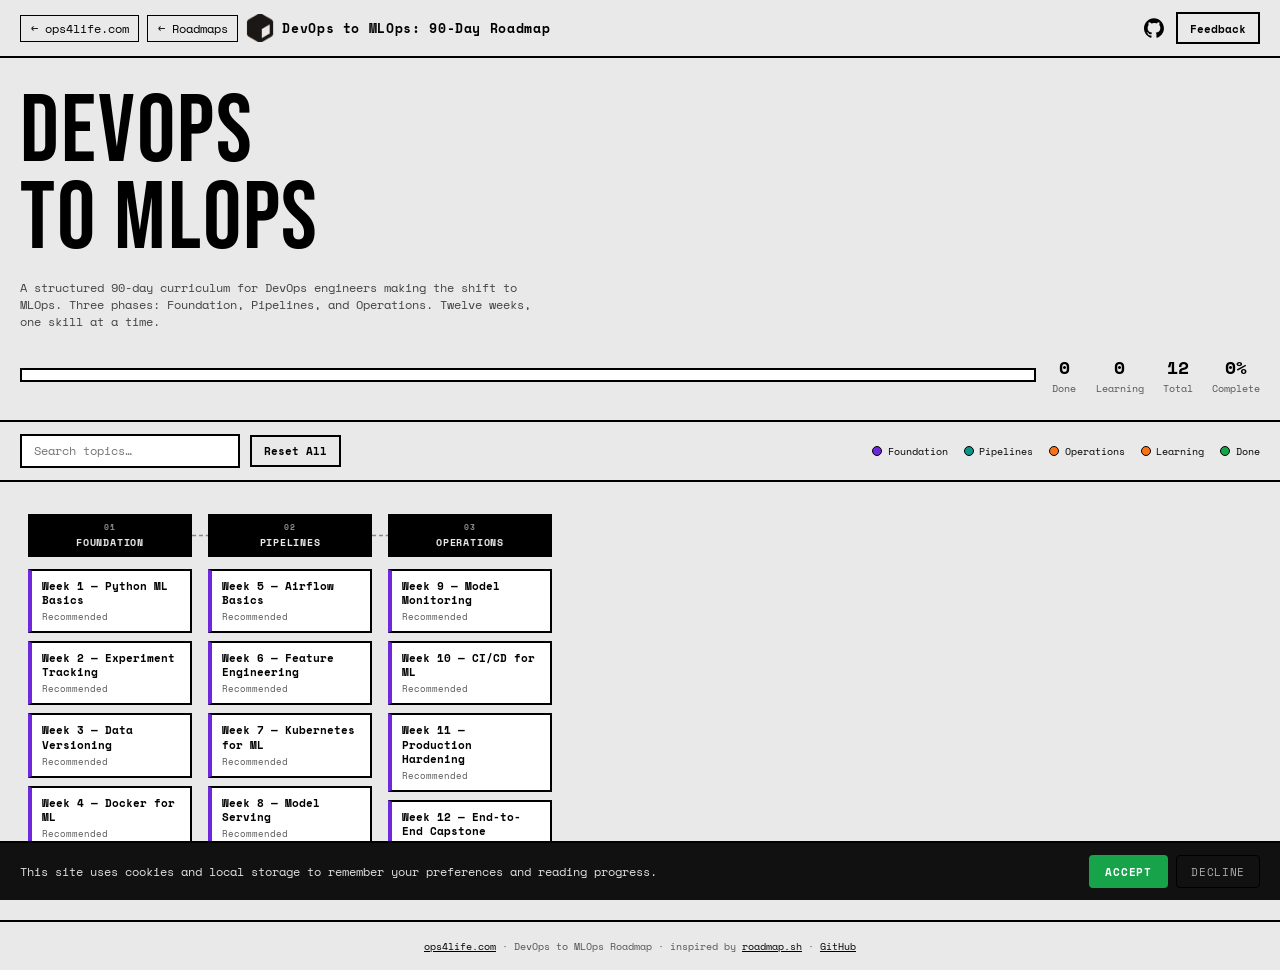
==== commit 5b809f73: "fix(seo): add canonical tags to subpages, expand sitemap.xml to list all pages" ====
--- a/devops-to-mlops/index.html
+++ b/devops-to-mlops/index.html
@@ -4,6 +4,7 @@
     <meta charset="UTF-8" />
     <meta name="viewport" content="width=device-width, initial-scale=1.0" />
     <title>DevOps to MLOps: 90-Day Roadmap — ops4life</title>
+  <link rel="canonical" href="https://roadmap.ops4life.com/devops-to-mlops/">
     <link rel="preconnect" href="https://fonts.googleapis.com" />
     <link rel="preconnect" href="https://fonts.gstatic.com" crossorigin />
     <link
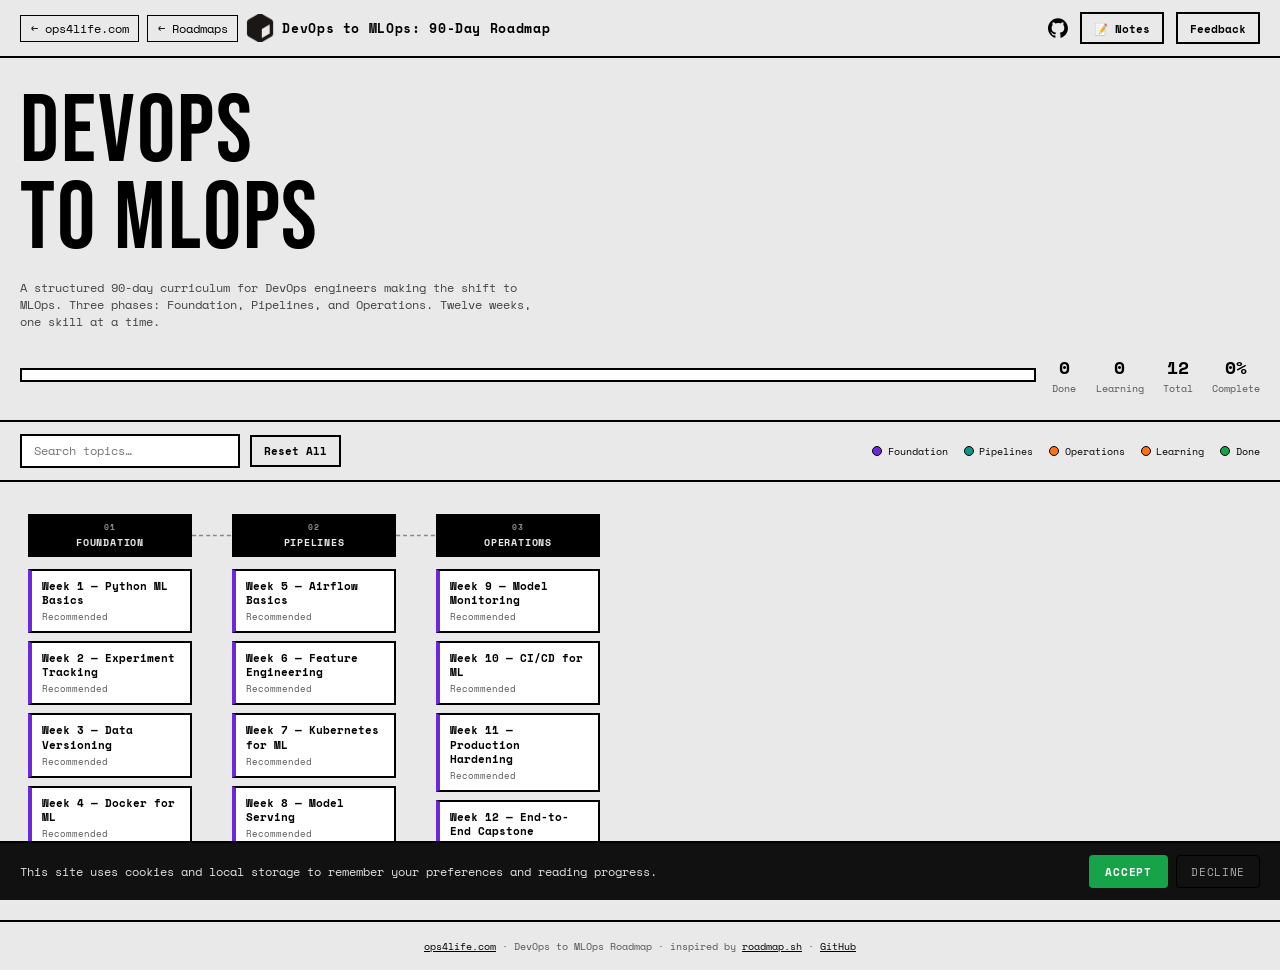
==== commit 49ed365c: "feat: add notes, highlights, and Google AI search to item panels Text-selection tooltip on the item " ====
--- a/devops-to-mlops/index.html
+++ b/devops-to-mlops/index.html
@@ -184,6 +184,8 @@
     <!-- Page-specific data -->
     <script>
       const STORAGE_KEY = "devops-to-mlops-progress";
+      const PAGE_KEY = "devops-to-mlops";
+      const PAGE_LABEL = "DevOps to MLOps Roadmap";
       // ─── ROADMAP DATA ──────────────────────────────────────────────────────────
       const ROADMAP = [
         {
@@ -462,6 +464,7 @@
       ];
     </script>
     <script src="../shared/roadmap.js"></script>
+    <script src="../shared/roadmap-notes.js"></script>
     <!-- COOKIE CONSENT -->
     <div id="cookie-banner" style="display:none;position:fixed;bottom:0;left:0;right:0;z-index:9999;background:#111;color:#e0e0e0;border-top:2px solid #000;padding:12px 20px;align-items:center;gap:12px;flex-wrap:wrap;font-family:'Space Mono','Courier New',monospace;font-size:11px;line-height:1.5;">
       <span style="flex:1;min-width:200px;">This site uses cookies and local storage to remember your preferences.</span>
--- a/shared/roadmap.css
+++ b/shared/roadmap.css
@@ -201,7 +201,7 @@
 }
 .rm-canvas {
   display: flex;
-  gap: 0;
+  gap: 1.5rem;
   min-width: max-content;
   position: relative;
 }
@@ -785,3 +785,208 @@
 .feedback-card-icon { font-size: 1.25rem; display: block; margin-bottom: 0.3rem; }
 .feedback-card-label { font-size: 0.72rem; font-weight: 700; text-transform: uppercase; letter-spacing: 0.06em; }
 .feedback-card-sub { font-size: 0.65rem; color: #555; margin-top: 0.15rem; }
+
+/* ── Highlight tooltip ──────────────────────────────── */
+.rm-highlight {
+  background: var(--purple);
+  color: #fff;
+  padding: 0 2px;
+}
+.rm-hl-tooltip {
+  position: absolute;
+  top: -9999px;
+  left: -9999px;
+  z-index: 9100;
+  display: none;
+  background: #fff;
+  border: 2px solid #000;
+  box-shadow: 4px 4px 0 #000;
+  font-family: "Space Mono", monospace;
+  padding: 0.5rem;
+  max-width: 280px;
+}
+.rm-hl-tooltip.open {
+  display: block;
+}
+.rm-hl-actions {
+  display: flex;
+  gap: 0.3rem;
+  flex-wrap: wrap;
+}
+.rm-hl-btn {
+  font-family: "Space Mono", monospace;
+  font-size: 0.65rem;
+  font-weight: 700;
+  border: 2px solid #000;
+  background: #fff;
+  padding: 0.3rem 0.5rem;
+  cursor: pointer;
+  white-space: nowrap;
+}
+.rm-hl-btn:hover {
+  background: #000;
+  color: #fff;
+}
+.rm-hl-close {
+  border: 2px solid #000;
+  background: #fff;
+  width: 26px;
+  cursor: pointer;
+  font-weight: 700;
+}
+.rm-hl-close:hover {
+  background: #000;
+  color: #fff;
+}
+.rm-hl-expand {
+  display: flex;
+  flex-direction: column;
+  gap: 0.4rem;
+  margin-top: 0.4rem;
+}
+.rm-hl-textarea {
+  font-family: "Space Mono", monospace;
+  font-size: 0.68rem;
+  border: 2px solid #000;
+  padding: 0.4rem;
+  resize: vertical;
+  min-height: 50px;
+}
+
+/* ── Notes panel ────────────────────────────────────── */
+.notes-panel-toggle {
+  font-family: "Space Mono", monospace;
+  font-size: 0.7rem;
+  font-weight: 700;
+  border: 2px solid #000;
+  background: var(--bg);
+  padding: 0.35rem 0.75rem;
+  cursor: pointer;
+  white-space: nowrap;
+}
+.notes-panel-toggle:hover {
+  background: #000;
+  color: var(--bg);
+}
+.notes-toggle-count {
+  opacity: 0.7;
+}
+.rm-notes-panel {
+  position: fixed;
+  top: 0;
+  right: 0;
+  width: 340px;
+  max-width: 92vw;
+  height: 100vh;
+  background: var(--bg);
+  border-left: 2px solid #000;
+  transform: translateX(105%);
+  transition: transform 0.25s ease;
+  z-index: 9000;
+  display: flex;
+  flex-direction: column;
+}
+.rm-notes-panel.open {
+  transform: translateX(0);
+}
+.rm-notes-panel-header {
+  padding: 1rem;
+  border-bottom: 2px solid #000;
+  display: flex;
+  align-items: center;
+  justify-content: space-between;
+}
+.rm-notes-panel-title {
+  font-weight: 700;
+  font-size: 0.85rem;
+  text-transform: uppercase;
+  letter-spacing: 0.05em;
+}
+.rm-notes-panel-close {
+  border: 2px solid #000;
+  background: none;
+  width: 28px;
+  height: 28px;
+  cursor: pointer;
+  font-weight: 700;
+}
+.rm-notes-panel-close:hover {
+  background: #000;
+  color: var(--bg);
+}
+.rm-notes-panel-tabs {
+  display: flex;
+  border-bottom: 2px solid #000;
+}
+.rm-notes-tab {
+  flex: 1;
+  font-family: "Space Mono", monospace;
+  font-size: 0.65rem;
+  font-weight: 700;
+  padding: 0.5rem;
+  border: none;
+  background: none;
+  cursor: pointer;
+  border-bottom: 2px solid transparent;
+}
+.rm-notes-tab.active {
+  border-bottom-color: var(--purple);
+  color: var(--purple);
+}
+.rm-notes-panel-body {
+  flex: 1;
+  overflow-y: auto;
+  padding: 1rem;
+}
+.rm-notes-empty {
+  font-size: 0.7rem;
+  color: #555;
+  line-height: 1.5;
+}
+.rm-notes-group {
+  margin-bottom: 1rem;
+}
+.rm-notes-group-label {
+  font-size: 0.62rem;
+  font-weight: 700;
+  text-transform: uppercase;
+  letter-spacing: 0.06em;
+  margin-bottom: 0.5rem;
+  color: #555;
+}
+.rm-note-item {
+  background: #fff;
+  border: 1px solid #000;
+  padding: 0.6rem;
+  margin-bottom: 0.5rem;
+}
+.rm-note-item-quote {
+  font-size: 0.68rem;
+  font-style: italic;
+  margin-bottom: 0.3rem;
+}
+.rm-note-item-text {
+  font-size: 0.68rem;
+  margin-bottom: 0.4rem;
+}
+.rm-note-item-footer {
+  display: flex;
+  align-items: center;
+  justify-content: space-between;
+  font-size: 0.6rem;
+  color: #555;
+}
+.rm-note-item-delete {
+  border: none;
+  background: none;
+  color: var(--accent);
+  cursor: pointer;
+  font-size: 0.6rem;
+  text-decoration: underline;
+}
+
+@media (max-width: 640px) {
+  .rm-notes-panel {
+    width: 100%;
+  }
+}
